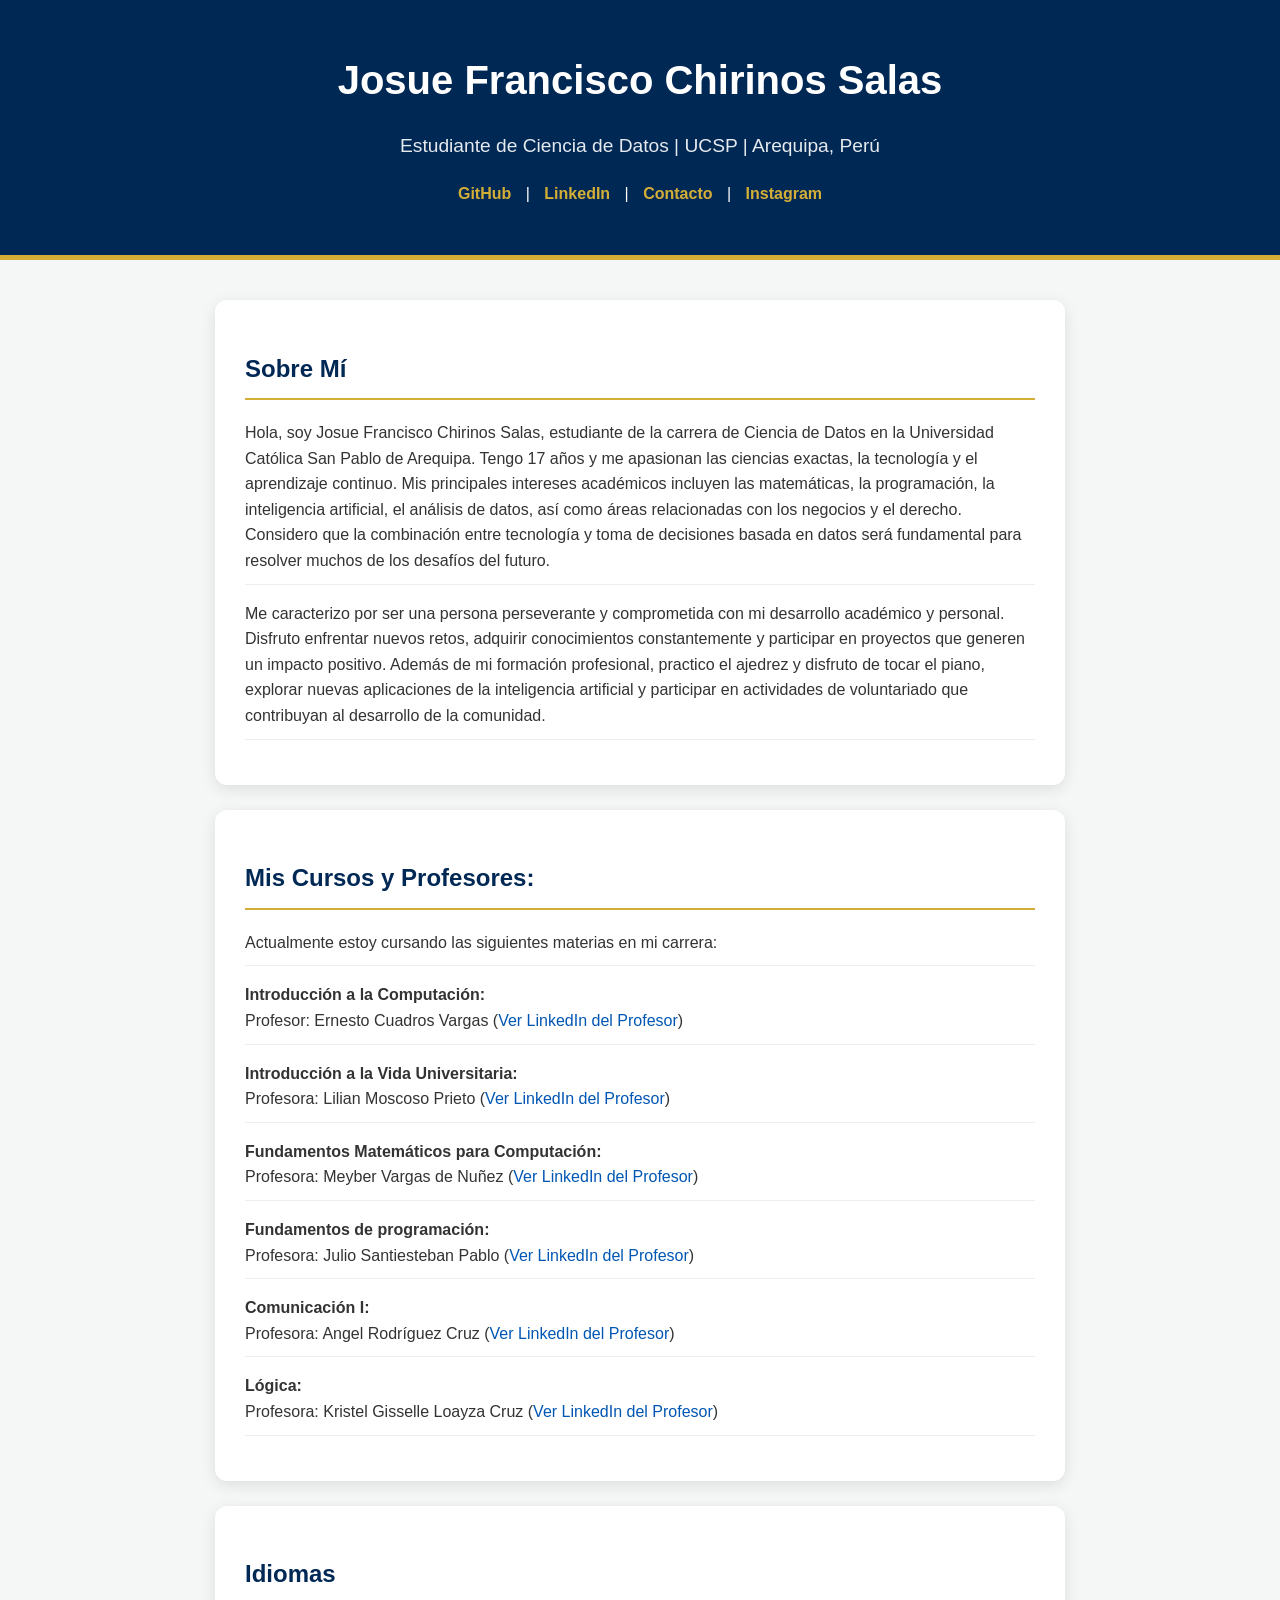
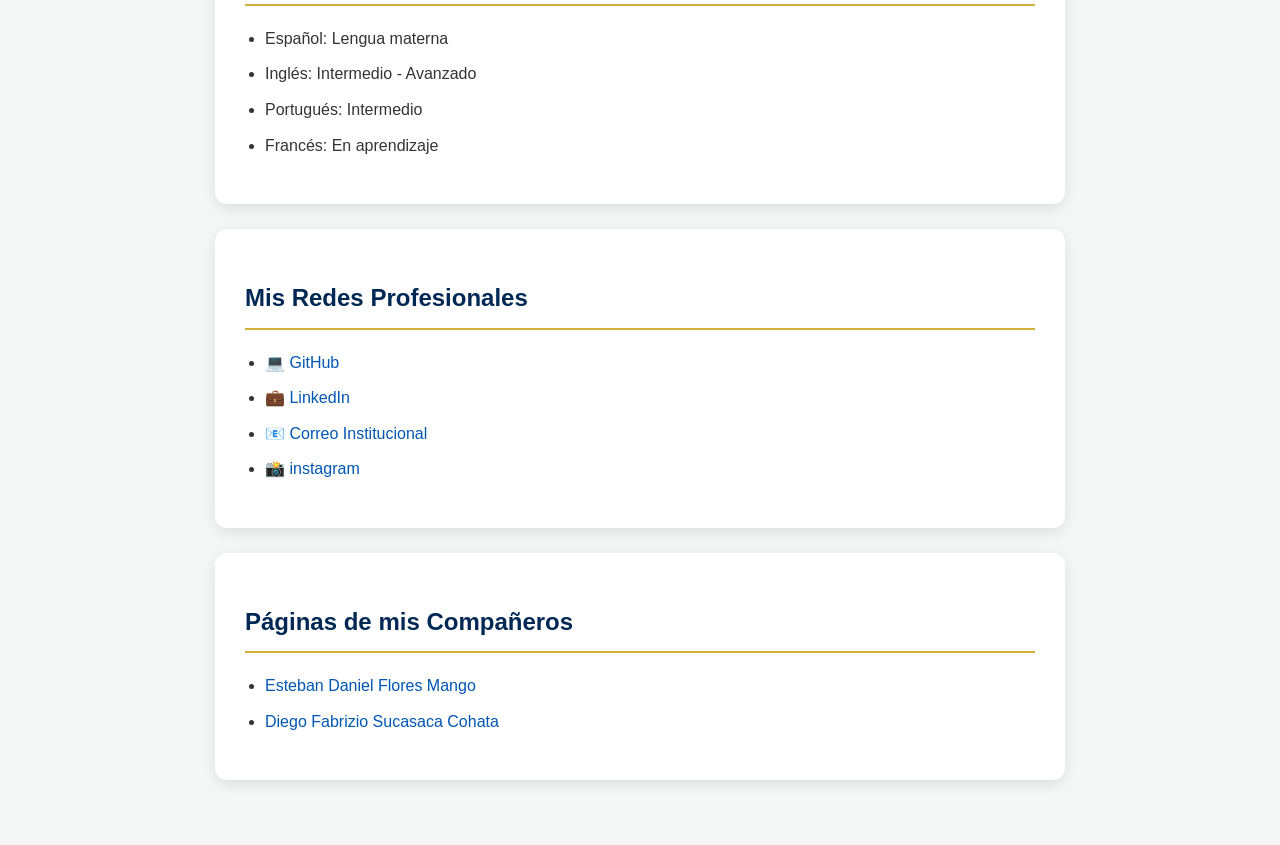
==== index.html @ fd1c78f0 "final" ====
<!DOCTYPE html>
<html lang="es">
<head>
    <meta charset="UTF-8">
    <link rel="stylesheet" href="style.css">
    <title>Josue Chirinos | Ciencia de Datos</title>
</head>
<body>

<header class="hero">
    <h1>Josue Francisco Chirinos Salas</h1>
    <p>Estudiante de Ciencia de Datos | UCSP | Arequipa, Perú</p>
    <div class="social-links">
        <a href="https://github.com/achirinosaaaaaaa07-ship-it">GitHub</a> | 
        <a href="https://www.linkedin.com/in/josu%C3%A9-chirinos-salas-247601407/">LinkedIn</a> | 
        <a href="contacto.html">Contacto</a> | 
        <a href="https://instagram.com/_https.chirinos">Instagram</a>
    </div>
</header>

<main class="container">
    <section>
    <h2>Sobre Mí</h2>
    <p>Hola, soy Josue Francisco Chirinos Salas, estudiante de la carrera de Ciencia de Datos en la Universidad Católica San Pablo de Arequipa. Tengo 17 años y me apasionan las ciencias exactas, la tecnología y el aprendizaje continuo. Mis principales intereses académicos incluyen las matemáticas, la programación, la inteligencia artificial, el análisis de datos, así como áreas relacionadas con los negocios y el derecho. Considero que la combinación entre tecnología y toma de decisiones basada en datos será fundamental para resolver muchos de los desafíos del futuro.</p>
    
    <p>Me caracterizo por ser una persona perseverante y comprometida con mi desarrollo académico y personal. Disfruto enfrentar nuevos retos, adquirir conocimientos constantemente y participar en proyectos que generen un impacto positivo. Además de mi formación profesional, practico el ajedrez y disfruto de tocar el piano, explorar nuevas aplicaciones de la inteligencia artificial y participar en actividades de voluntariado que contribuyan al desarrollo de la comunidad.</p>
</section>

    <section>
        <h2>Mis Cursos y Profesores:</h2>
        <p>Actualmente estoy cursando las siguientes materias en mi carrera:</p>
        
        <p><strong>Introducción a la Computación:</strong><br>
        Profesor: Ernesto Cuadros Vargas (<a href="https://www.linkedin.com/in/ecuadrosv/" target="_blank">Ver LinkedIn del Profesor</a>)</p>

        <p><strong>Introducción a la Vida Universitaria:</strong><br>
        Profesora: Lilian Moscoso Prieto (<a href="https://www.linkedin.com/in/lilian-moscoso-prieto-53345390/" target="_blank">Ver LinkedIn del Profesor</a>)</p>

        <p><strong>Fundamentos Matemáticos para Computación:</strong><br>
        Profesora: Meyber Vargas de Nuñez (<a href="https://www.linkedin.com/in/meyber-yuliana-vargas-maquera-de-n%C3%BA%C3%B1ez-8224163b8/" target="_blank">Ver LinkedIn del Profesor</a>)</p>

        <p><strong>Fundamentos de programación:</strong><br>
        Profesora: Julio Santiesteban Pablo (<a href="https://www.linkedin.com/in/santisteban/" target="_blank">Ver LinkedIn del Profesor</a>)</p>

        <p><strong>Comunicación I:</strong><br>
        Profesora: Angel Rodríguez Cruz (<a href="https://www.linkedin.com/in/angel-rodriguez-cruz-58b78b85/" target="_blank">Ver LinkedIn del Profesor</a>)</p>

        <p><strong>Lógica:</strong><br>
        Profesora: Kristel Gisselle Loayza Cruz (<a href="https://www.linkedin.com/in/kristel-gisselle-loayza-cruz-abb3b039b/" target="_blank">Ver LinkedIn del Profesor</a>)</p>
    </section>

    <section>
    <h2>Idiomas</h2>
    <ul>
        <li>Español: Lengua materna</li>
        <li>Inglés: Intermedio - Avanzado</li>
        <li>Portugués: Intermedio</li>
        <li>Francés: En aprendizaje</li>
    </ul>
</section>

<section>
    <h2>Mis Redes Profesionales</h2>
    <ul>
        <li>💻 <a href="https://github.com/achirinosaaaaaaa07-ship-it" target="_blank">GitHub</a></li>
        <li>💼 <a href="https://www.linkedin.com/in/josu%C3%A9-chirinos-salas-247601407/" target="_blank">LinkedIn</a></li>
        <li>📧 <a href="mailto:josue.chirinos@ucsp.edu.pe">Correo Institucional</a></li>
        <li>📸 <a href="https://instagram.com/_https.chirinos" target="_blank">instagram</a></li>
    </ul>
</section>

<section>
    <h2>Páginas de mis Compañeros</h2>
    <ul>
        <li><a href="https://furitaxs.github.io/estebanfloresmango.github.io/" target="_blank">Esteban Daniel Flores Mango</a></li>
        <li><a href="https://diegosucasacacohata-wq.github.io/Diego-Fabrizio-Sucacaca-Cohata/" target="_blank">Diego Fabrizio Sucasaca Cohata</a></li>
    </ul>
</section>
</main>
</body>
</html>
---- style.css ----
body {
    font-family: 'Segoe UI', Roboto, Helvetica, Arial, sans-serif;
    line-height: 1.6;
    background-color: #f4f7f6;
    color: #333;
    margin: 0;
    padding: 0;
}


.hero {
    background: #002855; 
    color: white;
    padding: 3rem 1rem;
    text-align: center;
    border-bottom: 5px solid #d4af37; 
}

.hero h1 { margin: 0 0 10px 0; font-size: 2.5rem; }
.hero p { font-size: 1.2rem; opacity: 0.9; }

.social-links { margin-top: 15px; }
.social-links a {
    color: #d4af37;
    margin: 0 10px;
    text-decoration: none;
    font-weight: bold;
}
.social-links a:hover { text-decoration: underline; color: white; }

.container {
    max-width: 850px;
    margin: 20px auto;
    padding: 20px;
}

section {
    background: white;
    padding: 30px;
    margin-bottom: 25px;
    border-radius: 12px;
    box-shadow: 0 4px 15px rgba(0,0,0,0.1);
}

h2 {
    color: #002855;
    border-bottom: 2px solid #d4af37;
    padding-bottom: 10px;
    margin-bottom: 20px;
    font-size: 1.5rem;
}

ul { padding-left: 20px; }
li { margin-bottom: 10px; }

a {
    color: #0056b3;
    text-decoration: none;
    transition: 0.3s;
}
a:hover {
    color: #d4af37;
    text-decoration: underline;
}

section p {
    margin-bottom: 15px;
    border-bottom: 1px solid #eee;
    padding-bottom: 10px;
}
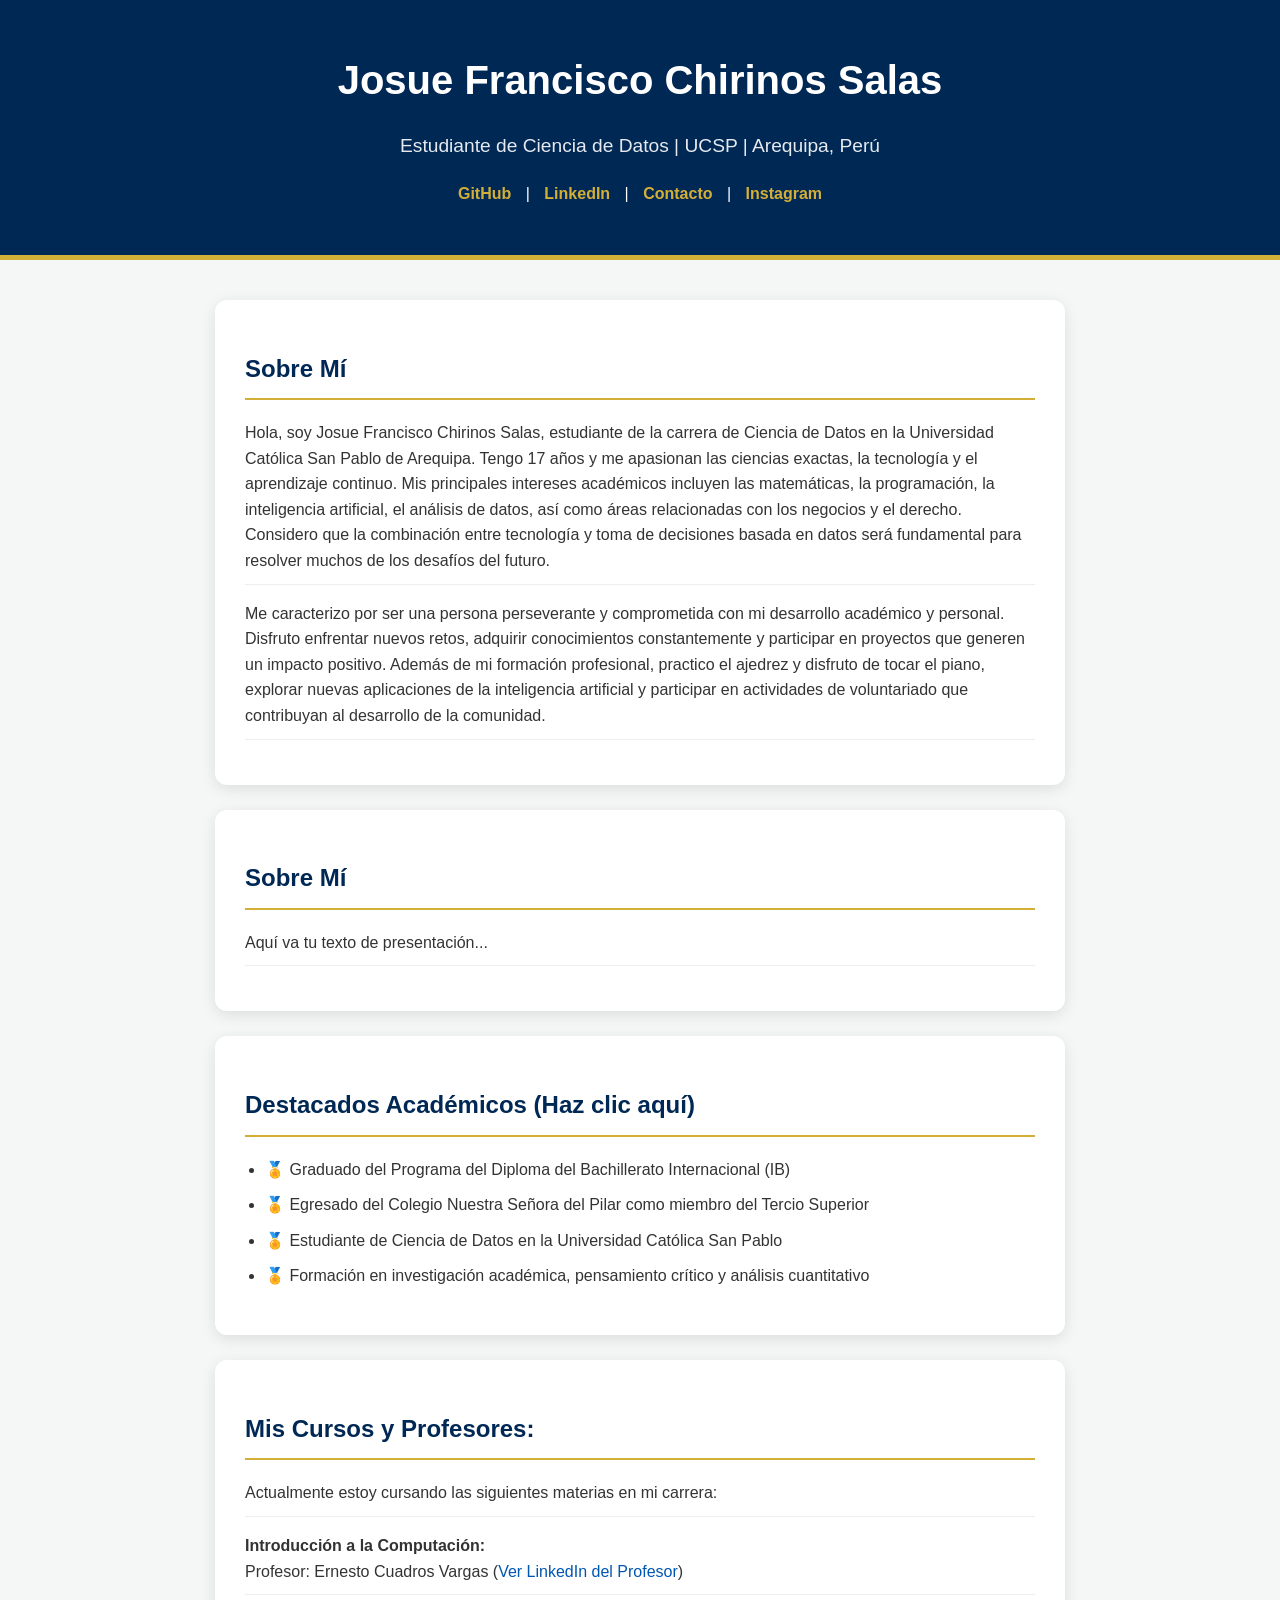
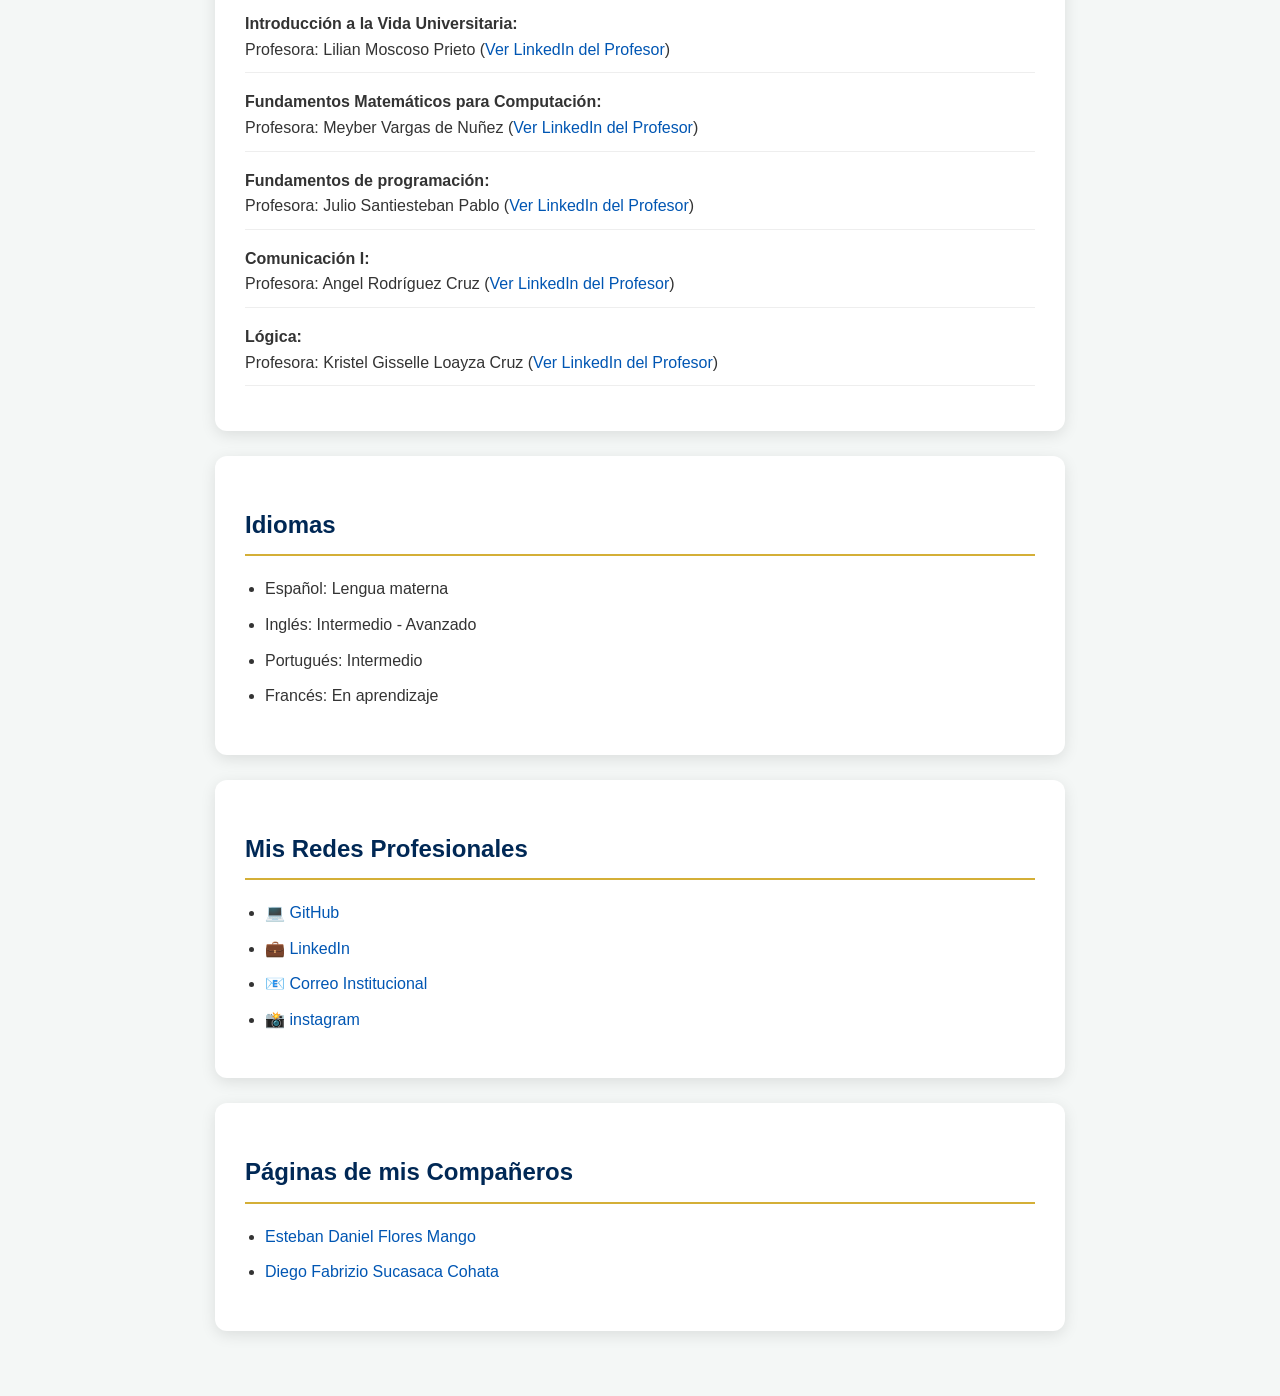
==== commit 0f099ab6: "fff" ====
--- a/index.html
+++ b/index.html
@@ -4,6 +4,7 @@
     <meta charset="UTF-8">
     <link rel="stylesheet" href="style.css">
     <title>Josue Chirinos | Ciencia de Datos</title>
+    <meta name="google-site-verification" content="Vtf5rEgZxvsYMzagj5r3ME3nFAu2Z14gCsAkxKOdSE0" />
 </head>
 <body>
 
@@ -26,7 +27,25 @@
     <p>Me caracterizo por ser una persona perseverante y comprometida con mi desarrollo académico y personal. Disfruto enfrentar nuevos retos, adquirir conocimientos constantemente y participar en proyectos que generen un impacto positivo. Además de mi formación profesional, practico el ajedrez y disfruto de tocar el piano, explorar nuevas aplicaciones de la inteligencia artificial y participar en actividades de voluntariado que contribuyan al desarrollo de la comunidad.</p>
 </section>
 
-    <section>
+<section>
+    <h2>Sobre Mí</h2>
+    <p>Aquí va tu texto de presentación...</p>
+</section>
+
+<!-- AQUÍ VAS A PEGAR EL NUEVO CÓDIGO -->
+<section class="interactive-section">
+    <h2 onclick="toggleDetails()" style="cursor: pointer;">Destacados Académicos (Haz clic aquí)</h2>
+    <div id="details" class="hidden-content">
+        <ul>
+            <li>🏅 Graduado del Programa del Diploma del Bachillerato Internacional (IB)</li>
+            <li>🏅 Egresado del Colegio Nuestra Señora del Pilar como miembro del Tercio Superior</li>
+            <li>🏅 Estudiante de Ciencia de Datos en la Universidad Católica San Pablo</li>
+            <li>🏅 Formación en investigación académica, pensamiento crítico y análisis cuantitativo</li>
+        </ul>
+    </div>
+</section>
+
+<section>
         <h2>Mis Cursos y Profesores:</h2>
         <p>Actualmente estoy cursando las siguientes materias en mi carrera:</p>
         
@@ -47,9 +66,14 @@
 
         <p><strong>Lógica:</strong><br>
         Profesora: Kristel Gisselle Loayza Cruz (<a href="https://www.linkedin.com/in/kristel-gisselle-loayza-cruz-abb3b039b/" target="_blank">Ver LinkedIn del Profesor</a>)</p>
-    </section>
-
-    <section>
+</section>
+<script>
+    function toggleDetails() {
+        const details = document.getElementById('details');
+        details.classList.toggle('show');
+    }
+</script>
+<section>
     <h2>Idiomas</h2>
     <ul>
         <li>Español: Lengua materna</li>
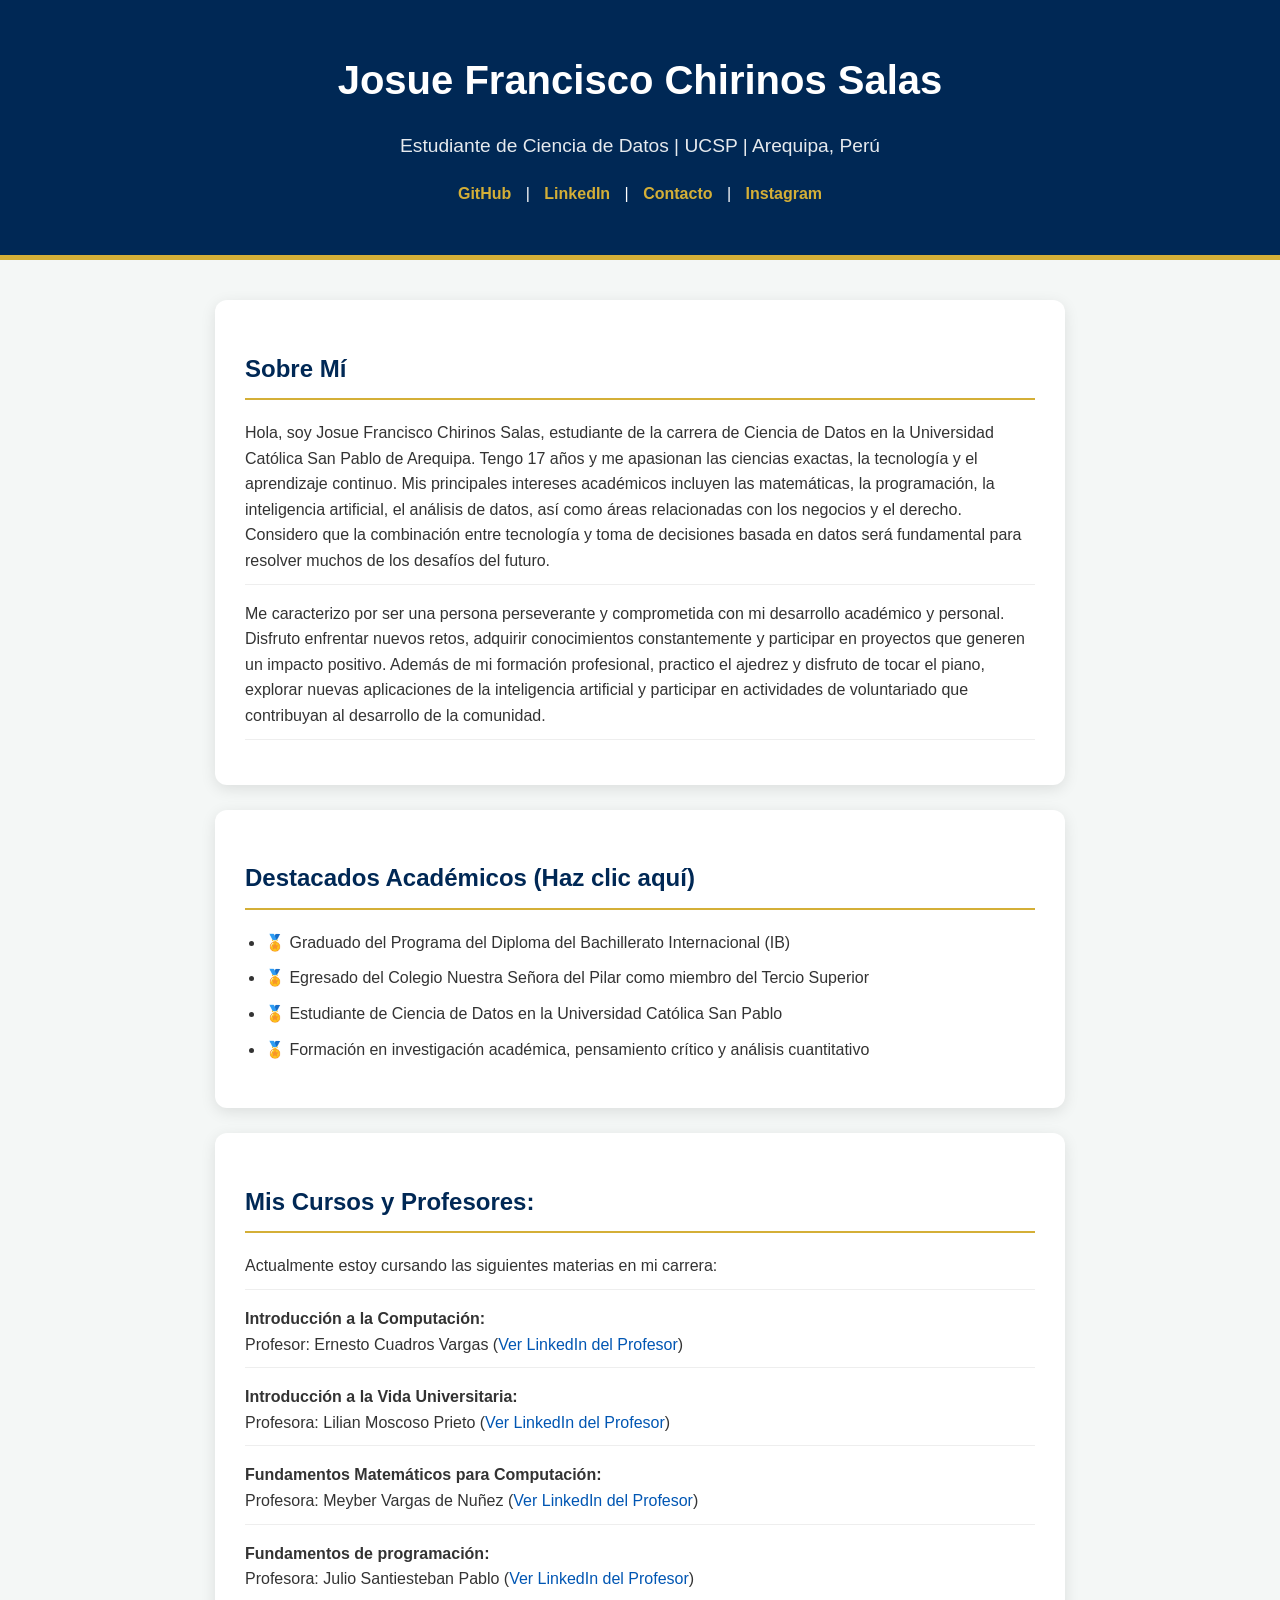
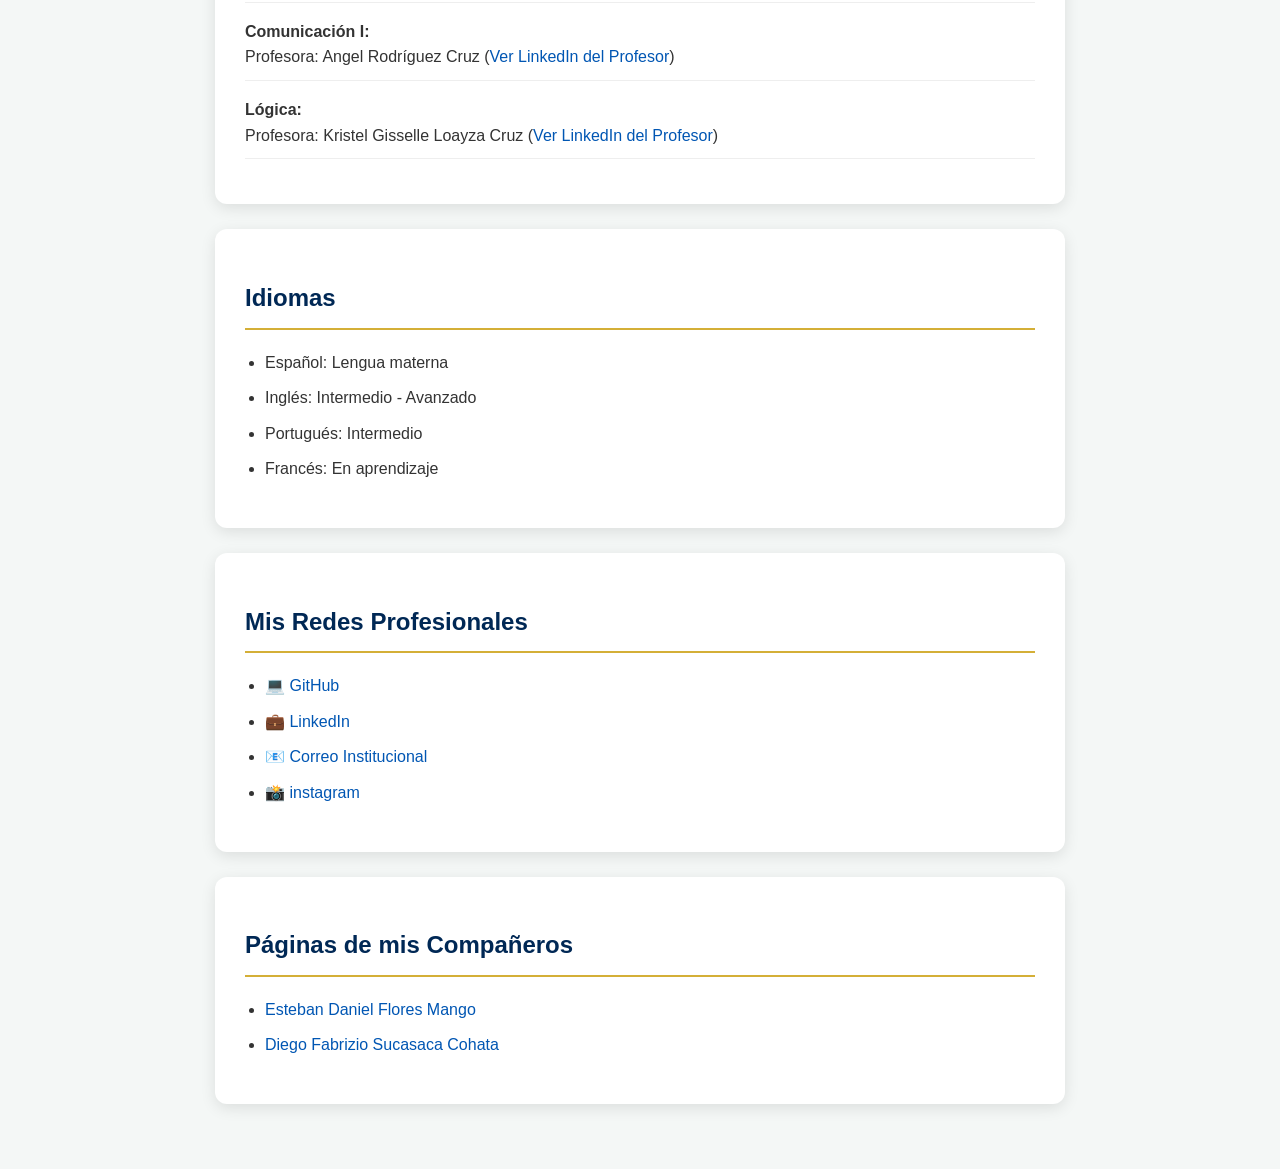
==== commit d6032055: "fin fin" ====
--- a/index.html
+++ b/index.html
@@ -27,12 +27,6 @@
     <p>Me caracterizo por ser una persona perseverante y comprometida con mi desarrollo académico y personal. Disfruto enfrentar nuevos retos, adquirir conocimientos constantemente y participar en proyectos que generen un impacto positivo. Además de mi formación profesional, practico el ajedrez y disfruto de tocar el piano, explorar nuevas aplicaciones de la inteligencia artificial y participar en actividades de voluntariado que contribuyan al desarrollo de la comunidad.</p>
 </section>
 
-<section>
-    <h2>Sobre Mí</h2>
-    <p>Aquí va tu texto de presentación...</p>
-</section>
-
-<!-- AQUÍ VAS A PEGAR EL NUEVO CÓDIGO -->
 <section class="interactive-section">
     <h2 onclick="toggleDetails()" style="cursor: pointer;">Destacados Académicos (Haz clic aquí)</h2>
     <div id="details" class="hidden-content">
@@ -67,12 +61,7 @@
         <p><strong>Lógica:</strong><br>
         Profesora: Kristel Gisselle Loayza Cruz (<a href="https://www.linkedin.com/in/kristel-gisselle-loayza-cruz-abb3b039b/" target="_blank">Ver LinkedIn del Profesor</a>)</p>
 </section>
-<script>
-    function toggleDetails() {
-        const details = document.getElementById('details');
-        details.classList.toggle('show');
-    }
-</script>
+
 <section>
     <h2>Idiomas</h2>
     <ul>
@@ -100,6 +89,12 @@
         <li><a href="https://diegosucasacacohata-wq.github.io/Diego-Fabrizio-Sucacaca-Cohata/" target="_blank">Diego Fabrizio Sucasaca Cohata</a></li>
     </ul>
 </section>
+<script>
+    function toggleDetails() {
+        const details = document.getElementById('details');
+        details.classList.toggle('show');
+    }
+</script>
 </main>
 </body>
 </html>
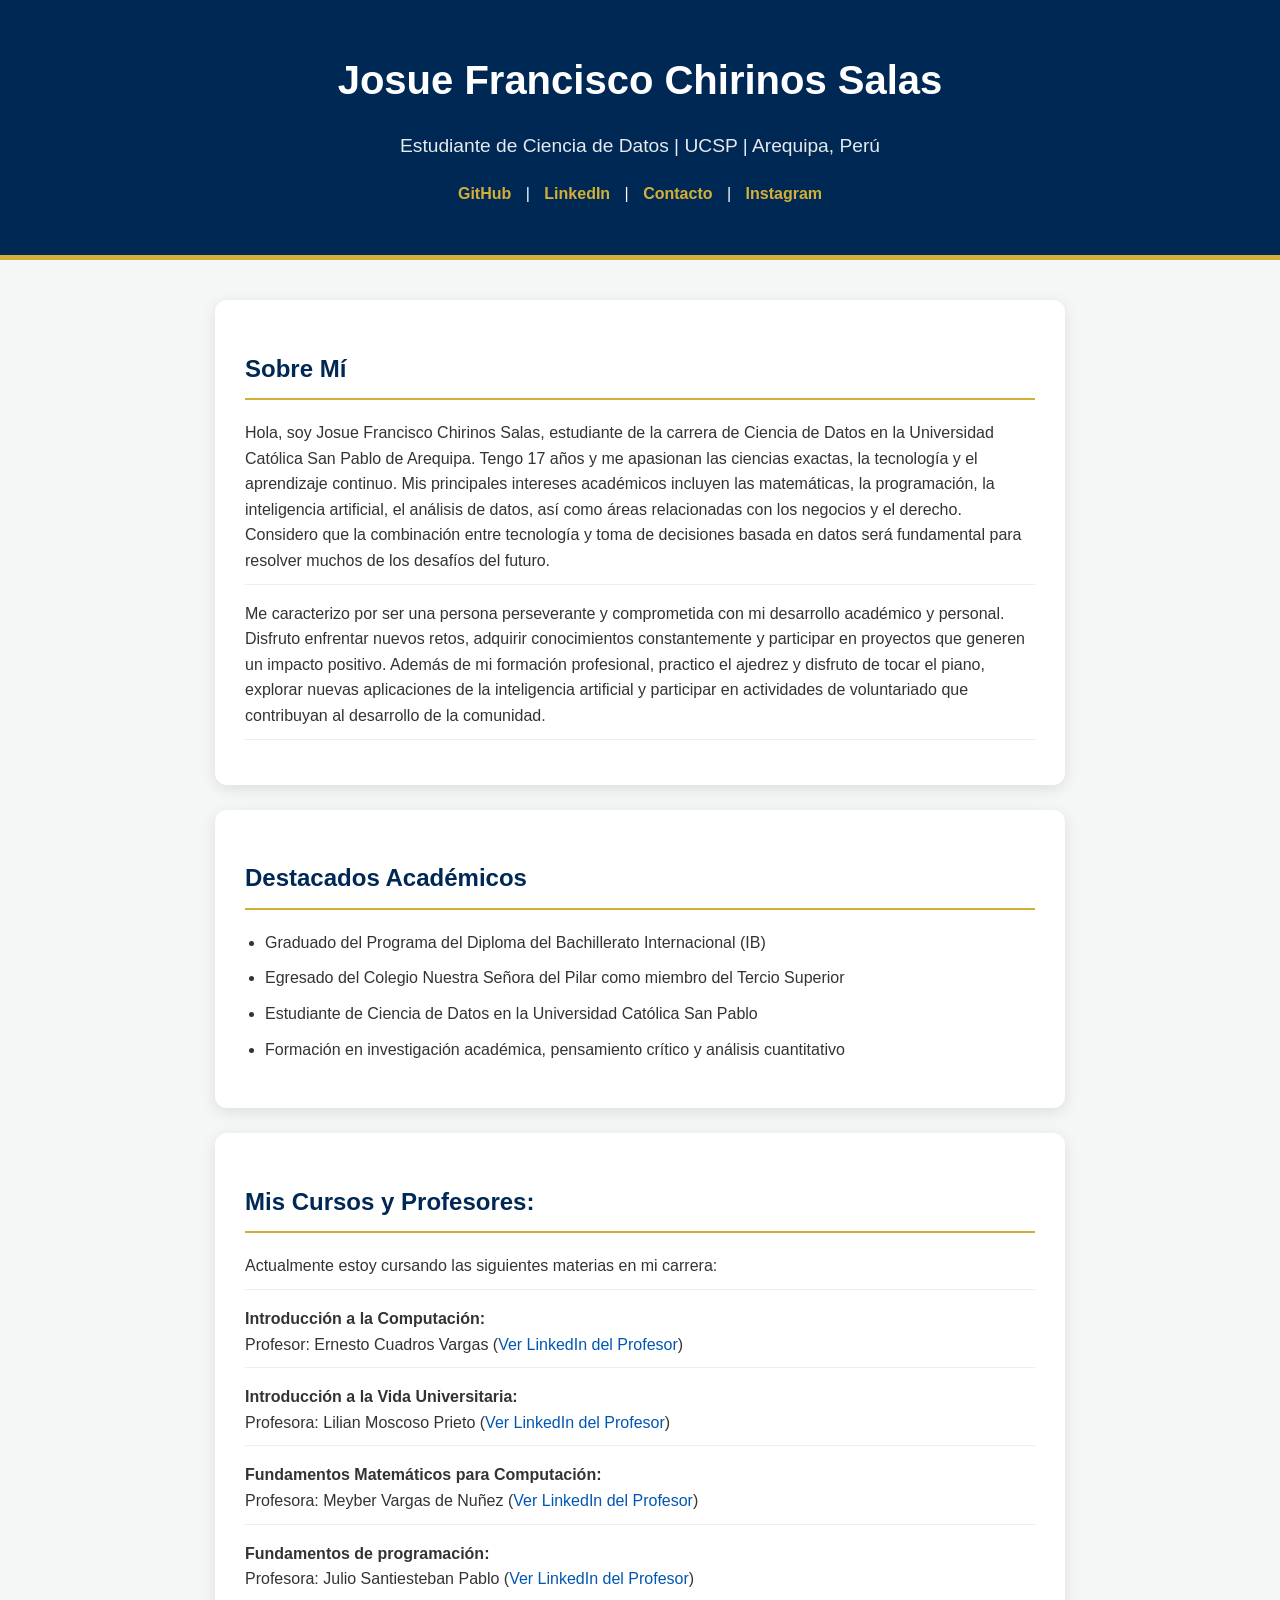
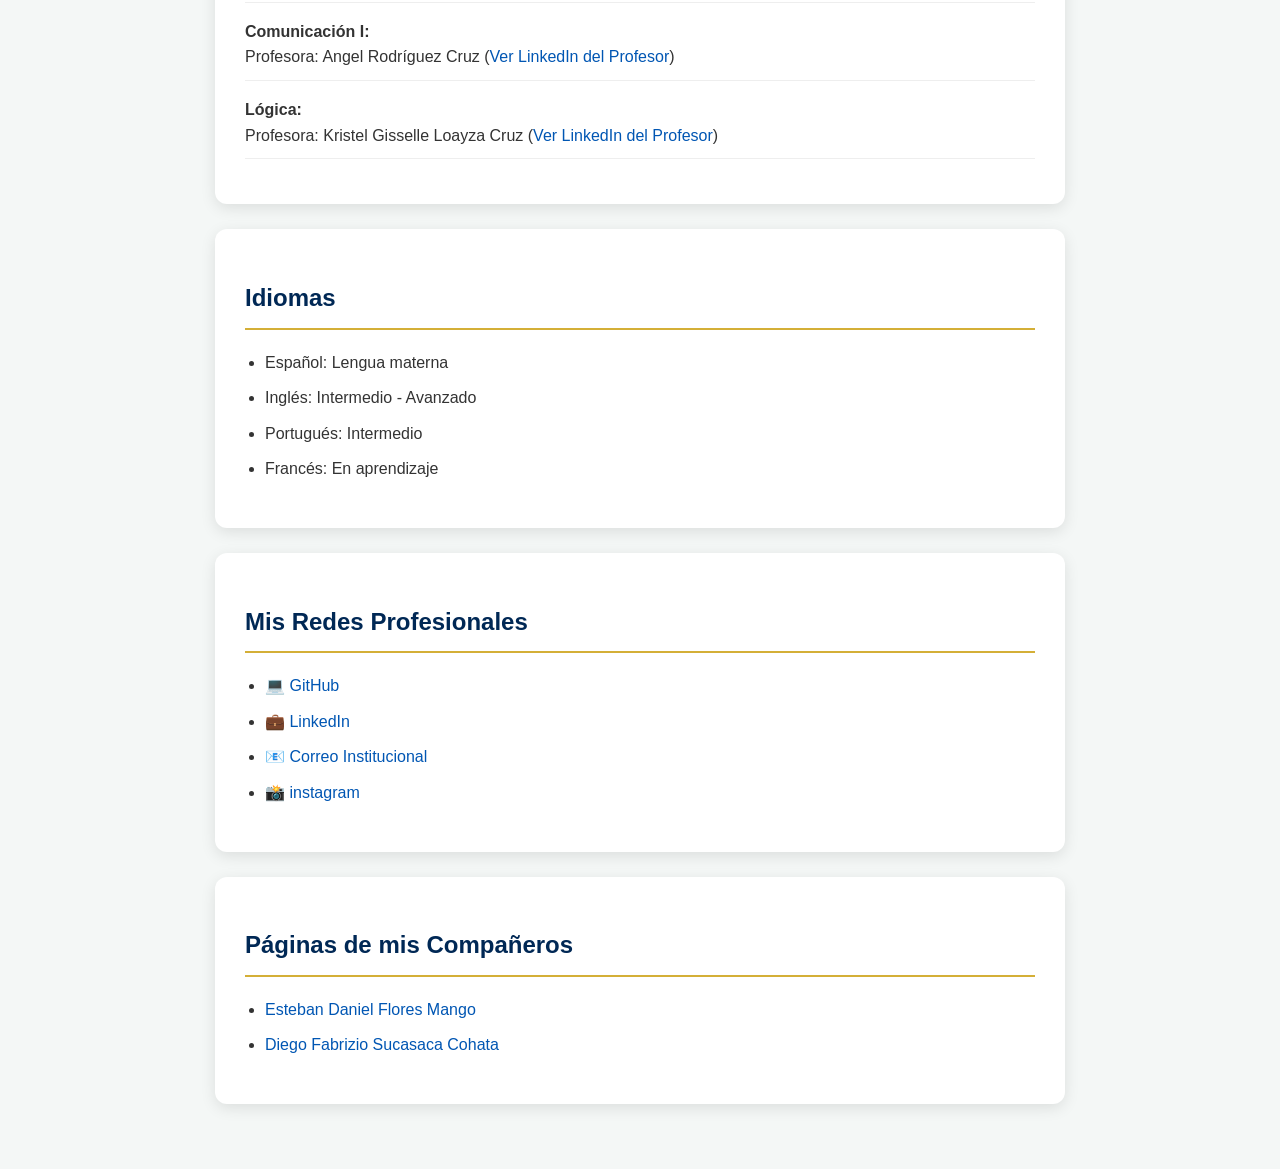
==== commit 13d5b76f: "finporfin" ====
--- a/index.html
+++ b/index.html
@@ -28,13 +28,13 @@
 </section>
 
 <section class="interactive-section">
-    <h2 onclick="toggleDetails()" style="cursor: pointer;">Destacados Académicos (Haz clic aquí)</h2>
+    <h2 onclick="toggleDetails()" style="cursor: pointer;">Destacados Académicos</h2>
     <div id="details" class="hidden-content">
         <ul>
-            <li>🏅 Graduado del Programa del Diploma del Bachillerato Internacional (IB)</li>
-            <li>🏅 Egresado del Colegio Nuestra Señora del Pilar como miembro del Tercio Superior</li>
-            <li>🏅 Estudiante de Ciencia de Datos en la Universidad Católica San Pablo</li>
-            <li>🏅 Formación en investigación académica, pensamiento crítico y análisis cuantitativo</li>
+            <li> Graduado del Programa del Diploma del Bachillerato Internacional (IB)</li>
+            <li> Egresado del Colegio Nuestra Señora del Pilar como miembro del Tercio Superior</li>
+            <li> Estudiante de Ciencia de Datos en la Universidad Católica San Pablo</li>
+            <li> Formación en investigación académica, pensamiento crítico y análisis cuantitativo</li>
         </ul>
     </div>
 </section>
@@ -89,12 +89,6 @@
         <li><a href="https://diegosucasacacohata-wq.github.io/Diego-Fabrizio-Sucacaca-Cohata/" target="_blank">Diego Fabrizio Sucasaca Cohata</a></li>
     </ul>
 </section>
-<script>
-    function toggleDetails() {
-        const details = document.getElementById('details');
-        details.classList.toggle('show');
-    }
-</script>
 </main>
 </body>
 </html>
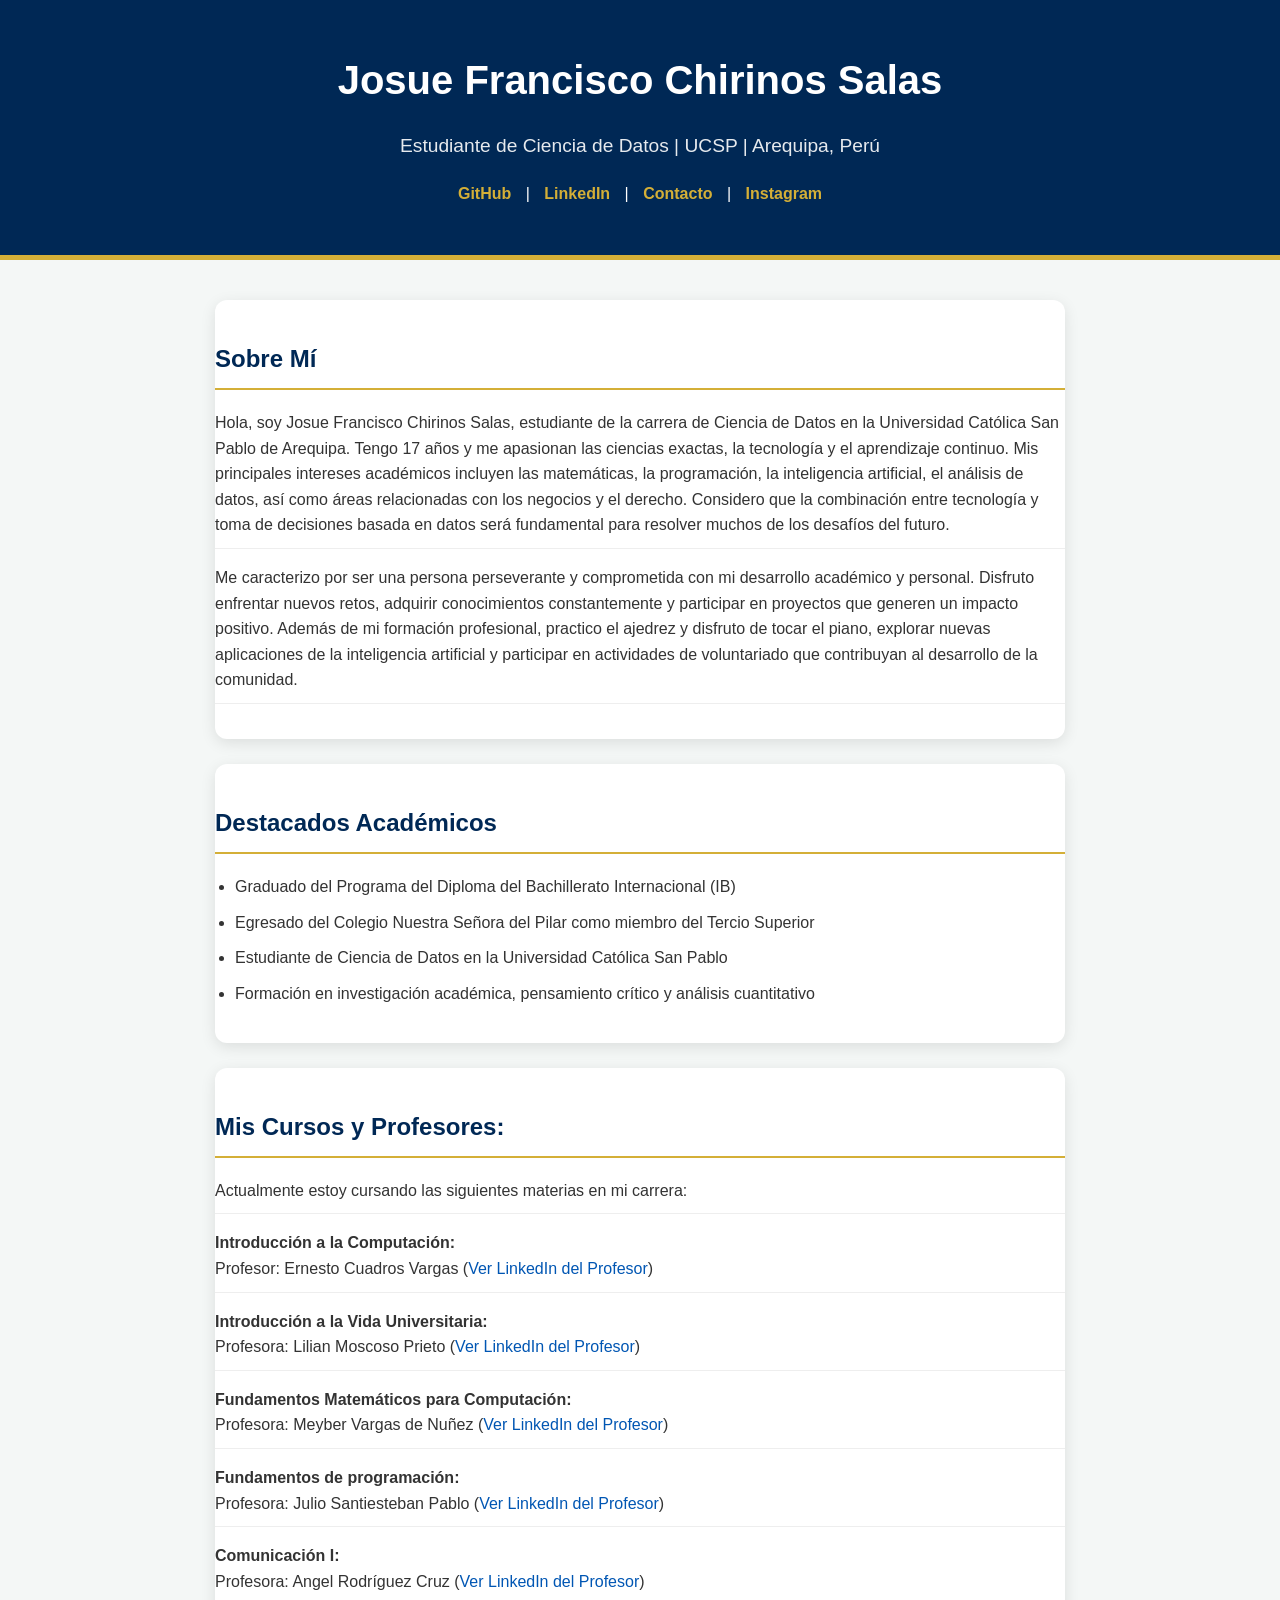
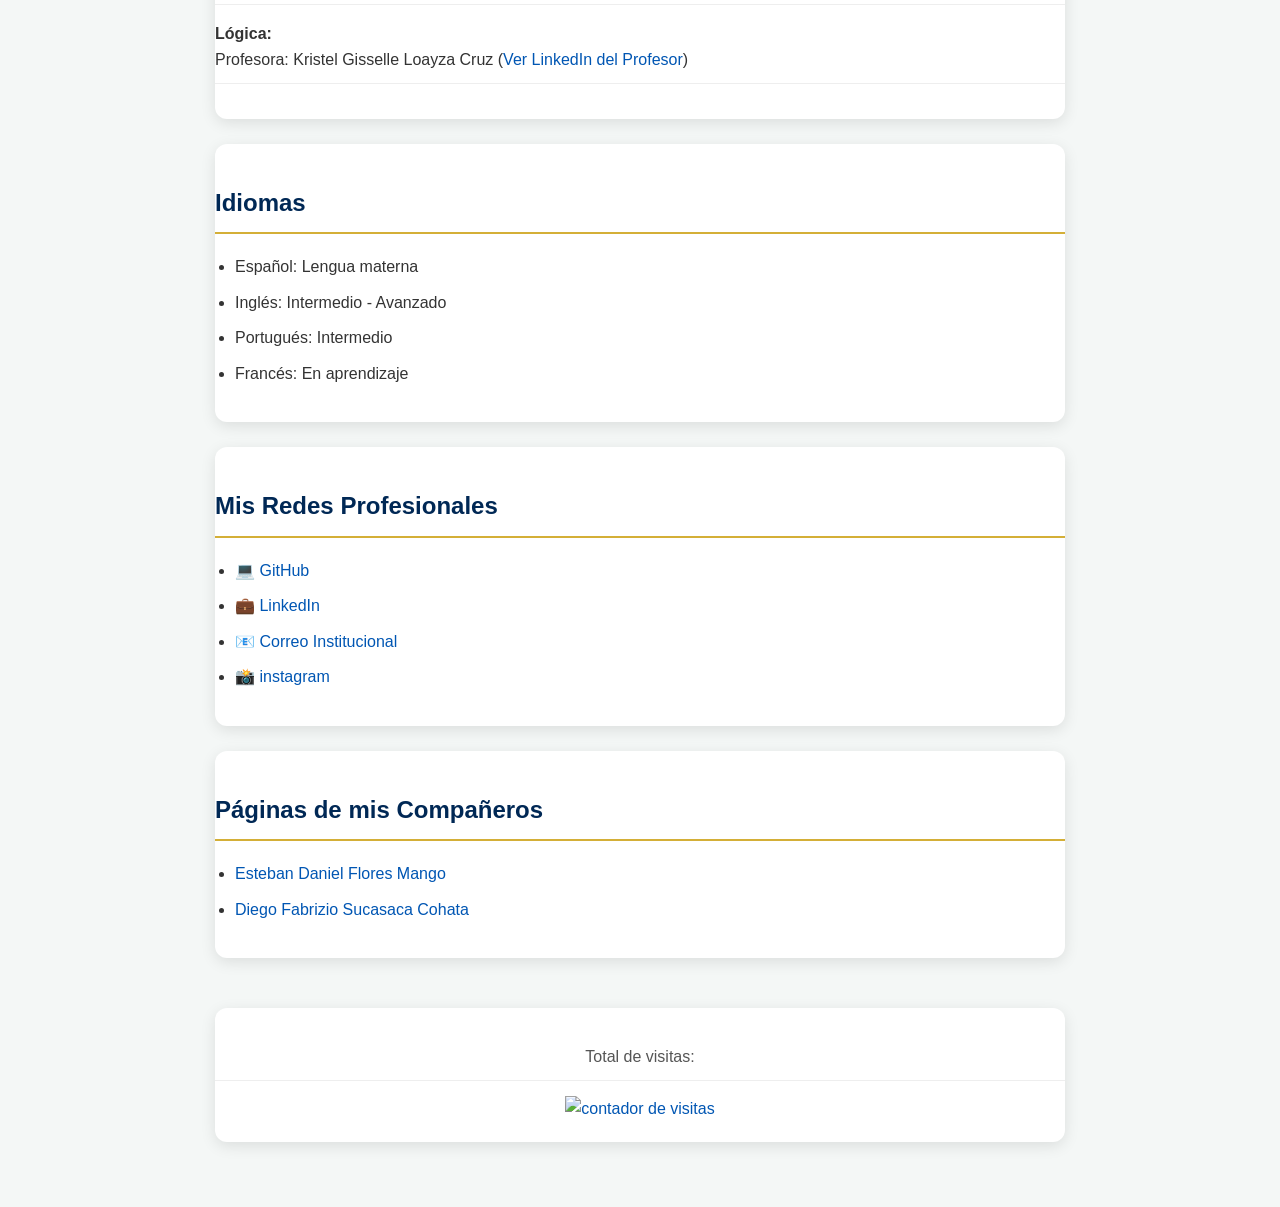
==== commit 5cb0d3e7: "resultado final" ====
--- a/index.html
+++ b/index.html
@@ -89,6 +89,15 @@
         <li><a href="https://diegosucasacacohata-wq.github.io/Diego-Fabrizio-Sucacaca-Cohata/" target="_blank">Diego Fabrizio Sucasaca Cohata</a></li>
     </ul>
 </section>
+<section style="margin-top: 50px; text-align: center; color: #555;">
+    <p>Total de visitas:</p>
+    <div align="center">
+        <a href='https://www.counter12.com'>
+            <img src='https://www.counter12.com/img-aYz09Wdc6C7BDAy7-15.gif' border='0' alt='contador de visitas'>
+        </a>
+        <script type='text/javascript' src='https://www.counter12.com/ad.js?id=aYz09Wdc6C7BDAy7'></script>
+    </div>
+</section>
 </main>
 </body>
 </html>
--- a/style.css
+++ b/style.css
@@ -68,4 +68,7 @@
     margin-bottom: 15px;
     border-bottom: 1px solid #eee;
     padding-bottom: 10px;
+}
+footer, section {
+    padding: 20px 0;
 }
